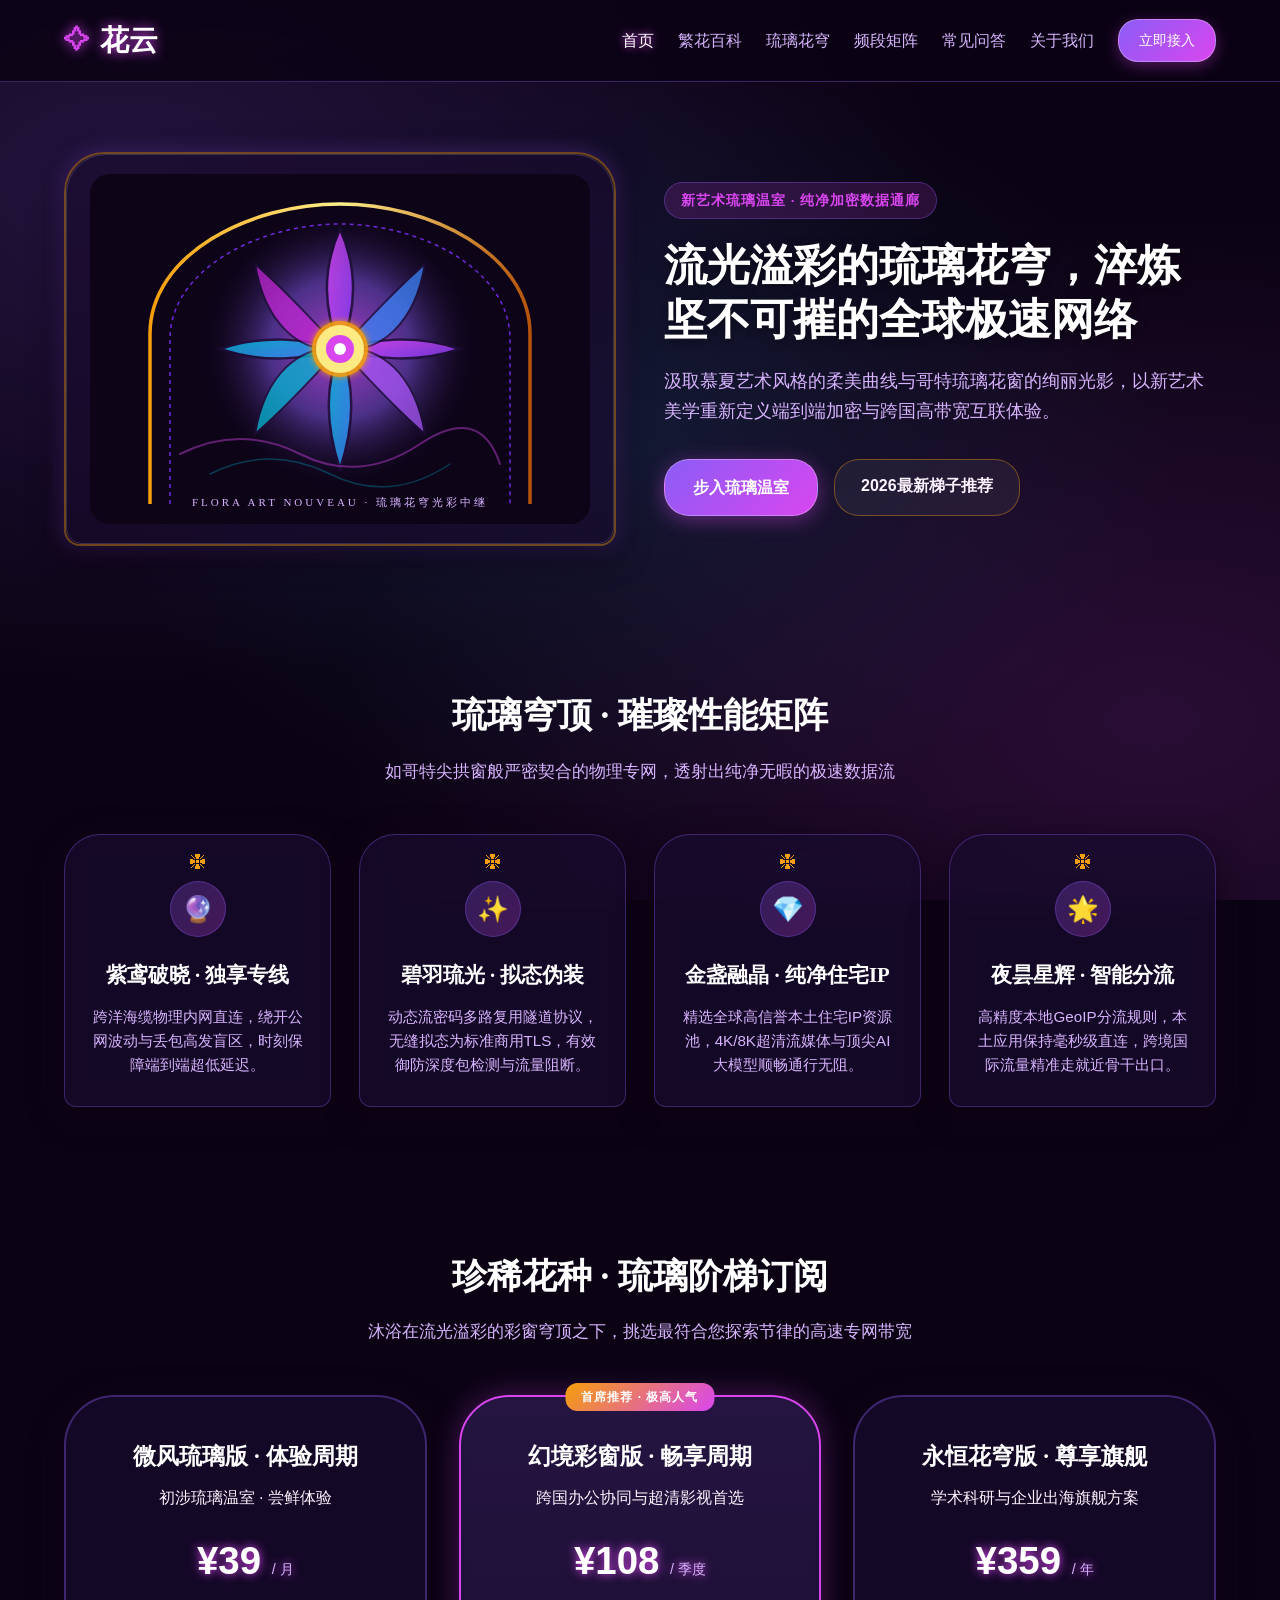
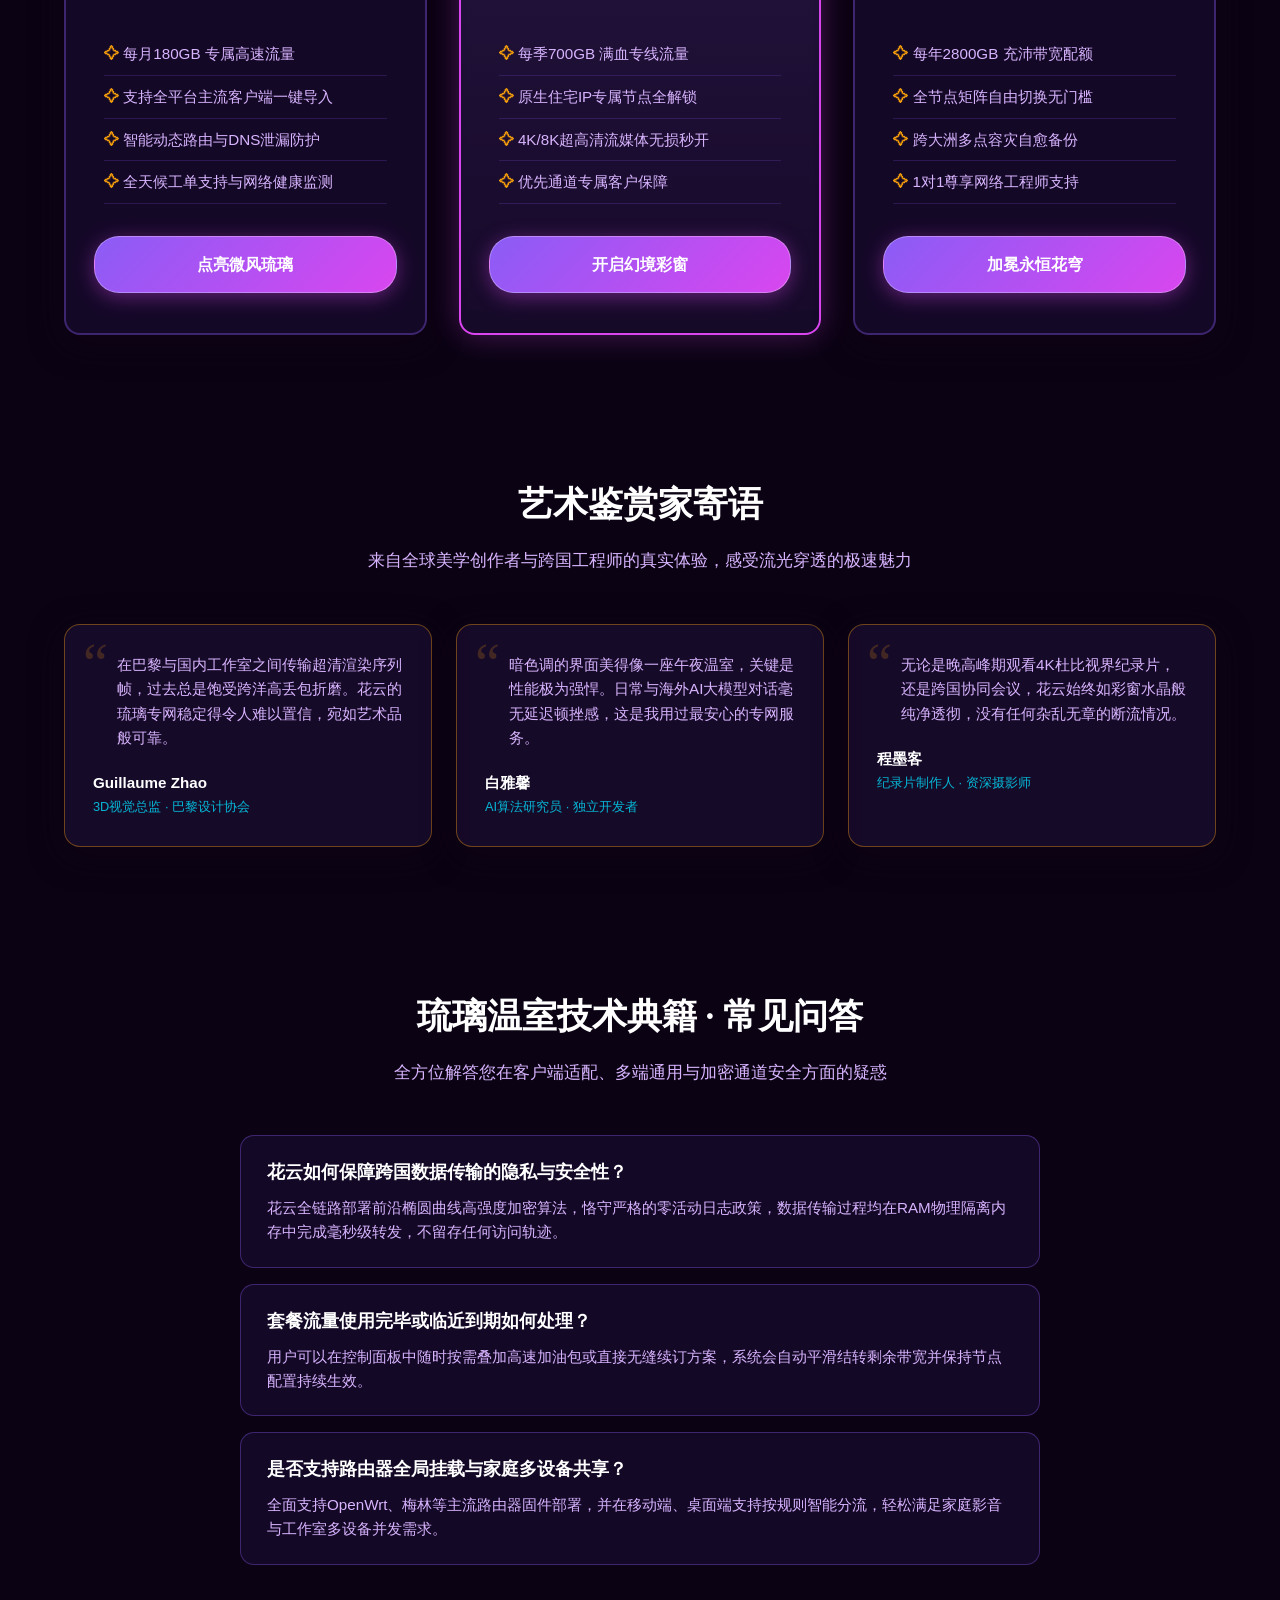
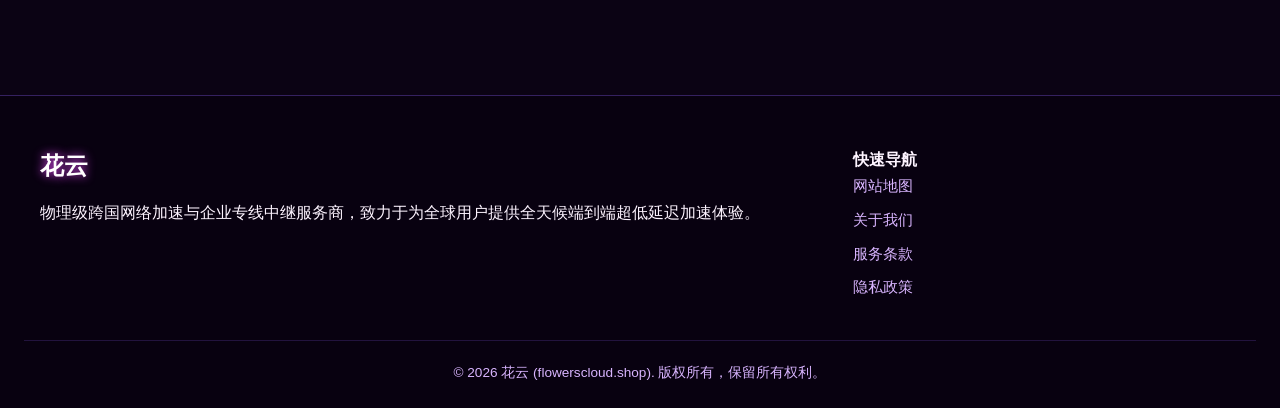
==== index.html @ b359bc53 "Deploy flowerscloud.shop landing page with unique design style" ====
<!DOCTYPE html>
<html lang="zh-CN">
<head>
<meta charset="UTF-8">
<meta name="viewport" content="width=device-width, initial-scale=1.0">
<title>花云 - 新艺术琉璃温室加密网络矩阵</title>
<meta name="description" content="花云官方网站，汲取慕夏艺术柔美线条与哥特琉璃花窗的光影精髓，以新艺术美学重新定义端到端加密与跨国高带宽互联体验。">
<link rel="stylesheet" href="style.css">
<script type="application/ld+json">
{
  "@context": "https://schema.org",
  "@type": "Product",
  "name": "花云",
  "brand": {
    "@type": "Brand",
    "name": "花云"
  },
  "description": "花云轻盈绽放的物理专线网络加速服务，专为跨国4K流媒体与前沿AI协作打造。",
  "offers": {
    "@type": "AggregateOffer",
    "priceCurrency": "CNY",
    "lowPrice": "32.00",
    "highPrice": "359.00",
    "offerCount": "3"
  }
}
</script>
</head>
<body>
<header class="header">
  <div class="nav-container">
    <a href="index.html" class="logo">花云</a>
    <nav class="nav-links">
      <a href="index.html" class="active">首页</a>
      <a href="flora-almanac.html">繁花百科</a>
      <a href="#features">琉璃花穹</a>
      <a href="#pricing">频段矩阵</a>
      <a href="#faq">常见问答</a>
      <a href="about.html">关于我们</a>
      <a href="https://ww012.twilightaff.com/#/?code=A56DH1Af" class="btn-nav" rel="nofollow" target="_blank">立即接入</a>
    </nav>
  </div>
</header>

<main>
  <!-- Reverse Split Hero: Graphic on Left, Text on Right -->
  <section class="hero">
    <div class="hero-art-container">
      <svg viewBox="0 0 500 350" xmlns="http://www.w3.org/2000/svg" class="hero-svg">
  <defs>
    <radialGradient id="glassGlow" cx="50%" cy="50%" r="50%">
      <stop offset="0%" stop-color="#D946EF" stop-opacity="0.8"/>
      <stop offset="50%" stop-color="#8B5CF6" stop-opacity="0.5"/>
      <stop offset="100%" stop-color="#0F051D" stop-opacity="0"/>
    </radialGradient>
    <linearGradient id="irisTeal" x1="0%" y1="0%" x2="100%" y2="100%">
      <stop offset="0%" stop-color="#06B6D4"/>
      <stop offset="100%" stop-color="#3B82F6"/>
    </linearGradient>
    <linearGradient id="irisPurple" x1="0%" y1="0%" x2="100%" y2="100%">
      <stop offset="0%" stop-color="#D946EF"/>
      <stop offset="100%" stop-color="#7C3AED"/>
    </linearGradient>
    <linearGradient id="brassLead" x1="0%" y1="0%" x2="100%" y2="0%">
      <stop offset="0%" stop-color="#F59E0B"/>
      <stop offset="50%" stop-color="#FEF08A"/>
      <stop offset="100%" stop-color="#B45309"/>
    </linearGradient>
    <filter id="stainedGlow">
      <feGaussianBlur stdDeviation="3" result="blur"/>
      <feMerge>
        <feMergeNode in="blur"/>
        <feMergeNode in="SourceGraphic"/>
      </feMerge>
    </filter>
  </defs>
  <style>
    @keyframes prismRotate {
      0% { transform: rotate(0deg); }
      100% { transform: rotate(360deg); }
    }
    @keyframes pulseBeam {
      0%, 100% { opacity: 0.4; }
      50% { opacity: 0.85; }
    }
    @keyframes irisBreath {
      0%, 100% { transform: scale(1); }
      50% { transform: scale(1.03); }
    }
    .stained-halo { animation: pulseBeam 5s ease-in-out infinite; }
    .iris-core { transform-origin: 250px 175px; animation: irisBreath 6s ease-in-out infinite; }
  </style>

  <!-- Deep Midnight Stained Glass Frame -->
  <rect width="500" height="350" rx="20" fill="#0D0418"/>
  <circle cx="250" cy="175" r="140" fill="url(#glassGlow)" class="stained-halo"/>

  <!-- Gothic Lancet Arch Outer Vault Lead Cames -->
  <path d="M 60 330 L 60 160 C 60 80, 160 30, 250 30 C 340 30, 440 80, 440 160 L 440 330" fill="none" stroke="url(#brassLead)" stroke-width="3.5"/>
  <path d="M 80 330 L 80 165 C 80 95, 170 50, 250 50 C 330 50, 420 95, 420 165 L 420 330" fill="none" stroke="#6D28D9" stroke-width="1.5" stroke-dasharray="4,4"/>

  <!-- Stained Glass Rose Facets -->
  <g class="iris-core">
    <!-- Outer Sinuous Stained Glass Petals -->
    <!-- Top Petal -->
    <path d="M 250 55 C 230 100, 235 140, 250 175 C 265 140, 270 100, 250 55 Z" fill="url(#irisPurple)" opacity="0.85" stroke="#1E0E38" stroke-width="2.5"/>
    <!-- Bottom Stem/Leaf -->
    <path d="M 250 295 C 235 250, 235 210, 250 175 C 265 210, 265 250, 250 295 Z" fill="url(#irisTeal)" opacity="0.85" stroke="#1E0E38" stroke-width="2.5"/>
    <!-- Left Petal -->
    <path d="M 130 175 C 175 160, 215 165, 250 175 C 215 185, 175 190, 130 175 Z" fill="url(#irisTeal)" opacity="0.85" stroke="#1E0E38" stroke-width="2.5"/>
    <!-- Right Petal -->
    <path d="M 370 175 C 325 160, 285 165, 250 175 C 285 185, 325 190, 370 175 Z" fill="url(#irisPurple)" opacity="0.85" stroke="#1E0E38" stroke-width="2.5"/>

    <!-- Diagonal Mucha Whip-Curve Petals -->
    <path d="M 165 90 C 200 120, 225 150, 250 175 C 210 180, 175 150, 165 90 Z" fill="#C026D3" opacity="0.75" stroke="#1E0E38" stroke-width="2"/>
    <path d="M 335 90 C 300 120, 275 150, 250 175 C 290 180, 325 150, 335 90 Z" fill="#3B82F6" opacity="0.75" stroke="#1E0E38" stroke-width="2"/>
    <path d="M 165 260 C 200 230, 225 200, 250 175 C 210 170, 175 200, 165 260 Z" fill="#06B6D4" opacity="0.75" stroke="#1E0E38" stroke-width="2"/>
    <path d="M 335 260 C 300 230, 275 200, 250 175 C 290 170, 325 200, 335 260 Z" fill="#A855F7" opacity="0.75" stroke="#1E0E38" stroke-width="2"/>

    <!-- Center Iris Gem Core -->
    <circle cx="250" cy="175" r="28" fill="#F59E0B" opacity="0.9" filter="url(#stainedGlow)"/>
    <circle cx="250" cy="175" r="24" fill="#FEF08A" opacity="0.95"/>
    <circle cx="250" cy="175" r="14" fill="#D946EF"/>
    <circle cx="250" cy="175" r="6" fill="#FFFFFF"/>
  </g>

  <!-- Luminous Cloud Swirl Lines -->
  <path d="M 90 280 Q 150 250 210 280 T 330 270 T 410 290" fill="none" stroke="rgba(217, 70, 239, 0.4)" stroke-width="2" stroke-linecap="round"/>
  <path d="M 120 300 Q 180 270 240 300 T 360 290" fill="none" stroke="rgba(6, 182, 212, 0.3)" stroke-width="1.5" stroke-linecap="round"/>

  <!-- Stained Glass Caption -->
  <text x="250" y="332" text-anchor="middle" font-family="'Cinzel', serif" font-size="11" fill="#D8B4FE" letter-spacing="3">FLORA ART NOUVEAU · 琉璃花穹光彩中继</text>
</svg>
    </div>
    <div class="hero-content">
      <span class="hero-tag">新艺术琉璃温室 · 纯净加密数据通廊</span>
      <h1>流光溢彩的琉璃花穹，淬炼坚不可摧的全球极速网络</h1>
      <p>汲取慕夏艺术风格的柔美曲线与哥特琉璃花窗的绚丽光影，以新艺术美学重新定义端到端加密与跨国高带宽互联体验。</p>
      <div class="hero-btns">
        <a href="https://ww012.twilightaff.com/#/?code=A56DH1Af" class="btn-primary" rel="nofollow" target="_blank">步入琉璃温室</a>
        <a href="https://tizilab.net/paihang/" class="btn-secondary" target="_blank">2026最新梯子推荐</a>
      </div>
    </div>
  </section>

  <section class="section" id="features">
    <div class="section-header">
      <h2 class="section-title">琉璃穹顶 · 璀璨性能矩阵</h2>
      <p class="section-sub">如哥特尖拱窗般严密契合的物理专网，透射出纯净无暇的极速数据流</p>
    </div>
    <div class="lancet-grid">
      <div class="lancet-card">
        <div class="lancet-icon">🔮</div>
        <h3>紫鸢破晓 · 独享专线</h3>
        <p>跨洋海缆物理内网直连，绕开公网波动与丢包高发盲区，时刻保障端到端超低延迟。</p>
      </div>
      <div class="lancet-card">
        <div class="lancet-icon">✨</div>
        <h3>碧羽琉光 · 拟态伪装</h3>
        <p>动态流密码多路复用隧道协议，无缝拟态为标准商用TLS，有效御防深度包检测与流量阻断。</p>
      </div>
      <div class="lancet-card">
        <div class="lancet-icon">💎</div>
        <h3>金盏融晶 · 纯净住宅IP</h3>
        <p>精选全球高信誉本土住宅IP资源池，4K/8K超清流媒体与顶尖AI大模型顺畅通行无阻。</p>
      </div>
      <div class="lancet-card">
        <div class="lancet-icon">🌟</div>
        <h3>夜昙星辉 · 智能分流</h3>
        <p>高精度本地GeoIP分流规则，本土应用保持毫秒级直连，跨境国际流量精准走就近骨干出口。</p>
      </div>
    </div>
  </section>

  <section class="section" id="pricing">
    <div class="section-header">
      <h2 class="section-title">珍稀花种 · 琉璃阶梯订阅</h2>
      <p class="section-sub">沐浴在流光溢彩的彩窗穹顶之下，挑选最符合您探索节律的高速专网带宽</p>
    </div>
    <div class="pricing-grid">
      <div class="price-card">
        <h3>微风琉璃版 · 体验周期</h3>
        <p>初涉琉璃温室 · 尝鲜体验</p>
        <div class="price-num">¥39 <span>/ 月</span></div>
        <ul class="price-features">
          <li>每月180GB 专属高速流量</li>
          <li>支持全平台主流客户端一键导入</li>
          <li>智能动态路由与DNS泄漏防护</li>
          <li>全天候工单支持与网络健康监测</li>
        </ul>
        <a href="https://ww012.twilightaff.com/#/?code=A56DH1Af" class="btn-primary" rel="nofollow" target="_blank">点亮微风琉璃</a>
      </div>
      <div class="price-card featured">
        <div class="price-badge">首席推荐 · 极高人气</div>
        <h3>幻境彩窗版 · 畅享周期</h3>
        <p>跨国办公协同与超清影视首选</p>
        <div class="price-num">¥108 <span>/ 季度</span></div>
        <ul class="price-features">
          <li>每季700GB 满血专线流量</li>
          <li>原生住宅IP专属节点全解锁</li>
          <li>4K/8K超高清流媒体无损秒开</li>
          <li>优先通道专属客户保障</li>
        </ul>
        <a href="https://ww012.twilightaff.com/#/?code=A56DH1Af" class="btn-primary" rel="nofollow" target="_blank">开启幻境彩窗</a>
      </div>
      <div class="price-card">
        <h3>永恒花穹版 · 尊享旗舰</h3>
        <p>学术科研与企业出海旗舰方案</p>
        <div class="price-num">¥359 <span>/ 年</span></div>
        <ul class="price-features">
          <li>每年2800GB 充沛带宽配额</li>
          <li>全节点矩阵自由切换无门槛</li>
          <li>跨大洲多点容灾自愈备份</li>
          <li>1对1尊享网络工程师支持</li>
        </ul>
        <a href="https://ww012.twilightaff.com/#/?code=A56DH1Af" class="btn-primary" rel="nofollow" target="_blank">加冕永恒花穹</a>
      </div>
    </div>
  </section>

  <section class="section">
    <div class="section-header">
      <h2 class="section-title">艺术鉴赏家寄语</h2>
      <p class="section-sub">来自全球美学创作者与跨国工程师的真实体验，感受流光穿透的极速魅力</p>
    </div>
    <div class="test-grid">
      <div class="plaque">
        <p>在巴黎与国内工作室之间传输超清渲染序列帧，过去总是饱受跨洋高丢包折磨。花云的琉璃专网稳定得令人难以置信，宛如艺术品般可靠。</p>
        <div class="plaque-author">Guillaume Zhao</div>
        <div class="plaque-role">3D视觉总监 · 巴黎设计协会</div>
      </div>
      <div class="plaque">
        <p>暗色调的界面美得像一座午夜温室，关键是性能极为强悍。日常与海外AI大模型对话毫无延迟顿挫感，这是我用过最安心的专网服务。</p>
        <div class="plaque-author">白雅馨</div>
        <div class="plaque-role">AI算法研究员 · 独立开发者</div>
      </div>
      <div class="plaque">
        <p>无论是晚高峰期观看4K杜比视界纪录片，还是跨国协同会议，花云始终如彩窗水晶般纯净透彻，没有任何杂乱无章的断流情况。</p>
        <div class="plaque-author">程墨客</div>
        <div class="plaque-role">纪录片制作人 · 资深摄影师</div>
      </div>
    </div>
  </section>

  <section class="section" id="faq">
    <div class="section-header">
      <h2 class="section-title">琉璃温室技术典籍 · 常见问答</h2>
      <p class="section-sub">全方位解答您在客户端适配、多端通用与加密通道安全方面的疑惑</p>
    </div>
    <div class="faq-list">
      <div class="faq-item">
        <div class="faq-q">花云如何保障跨国数据传输的隐私与安全性？</div>
        <div class="faq-a">花云全链路部署前沿椭圆曲线高强度加密算法，恪守严格的零活动日志政策，数据传输过程均在RAM物理隔离内存中完成毫秒级转发，不留存任何访问轨迹。</div>
      </div>
      <div class="faq-item">
        <div class="faq-q">套餐流量使用完毕或临近到期如何处理？</div>
        <div class="faq-a">用户可以在控制面板中随时按需叠加高速加油包或直接无缝续订方案，系统会自动平滑结转剩余带宽并保持节点配置持续生效。</div>
      </div>
      <div class="faq-item">
        <div class="faq-q">是否支持路由器全局挂载与家庭多设备共享？</div>
        <div class="faq-a">全面支持OpenWrt、梅林等主流路由器固件部署，并在移动端、桌面端支持按规则智能分流，轻松满足家庭影音与工作室多设备并发需求。</div>
      </div>
    </div>
  </section>
</main>

<footer class="footer">
  <div class="footer-container">
    <div class="footer-col">
      <div class="footer-logo">花云</div>
      <p>物理级跨国网络加速与企业专线中继服务商，致力于为全球用户提供全天候端到端超低延迟加速体验。</p>
    </div>
    <div class="footer-col">
      <h4>快速导航</h4>
      <div class="footer-links">
        <a href="sitemap.html">网站地图</a>
        <a href="about.html">关于我们</a>
        <a href="terms.html">服务条款</a>
        <a href="privacy.html">隐私政策</a>
      </div>
    </div>
  </div>
  <div class="footer-bottom">
    <p>&copy; 2026 花云 (flowerscloud.shop). 版权所有，保留所有权利。</p>
  </div>
</footer>
</body>
</html>
---- style.css ----
/* Art Nouveau Stained Glass Conservatory & Iris Bloom Theme (Dark Mode) */
:root {
  --bg-main: #0B0314;
  --bg-card: rgba(25, 11, 46, 0.75);
  --bg-subtle: rgba(139, 92, 246, 0.08);
  --text-main: #FDF4FF;
  --text-muted: #D8B4FE;
  --primary: #D946EF;
  --primary-hover: #C026D3;
  --primary-light: rgba(217, 70, 239, 0.15);
  --accent-iris: #8B5CF6;
  --accent-teal: #06B6D4;
  --accent-gold: #F59E0B;
  --border-color: rgba(139, 92, 246, 0.35);
  --border-gold: rgba(245, 158, 11, 0.4);
  --font-serif: "Didot", "Bodoni MT", "Cinzel", "Songti SC", serif;
  --font-sans: -apple-system, BlinkMacSystemFont, "PingFang SC", "Segoe UI", sans-serif;
  --radius: 24px;
  --shadow: 0 8px 32px rgba(15, 3, 20, 0.8);
  --shadow-hover: 0 12px 40px rgba(217, 70, 239, 0.25);
  --glow-iris: 0 0 20px rgba(139, 92, 246, 0.4);
}

* { box-sizing: border-box; margin: 0; padding: 0; }
body {
  background-color: var(--bg-main);
  background-image: 
    radial-gradient(ellipse at 10% 20%, rgba(139, 92, 246, 0.18) 0%, transparent 50%),
    radial-gradient(ellipse at 90% 80%, rgba(217, 70, 239, 0.15) 0%, transparent 50%),
    radial-gradient(ellipse at 50% 50%, rgba(6, 182, 212, 0.1) 0%, transparent 60%);
  background-attachment: fixed;
  color: var(--text-main);
  font-family: var(--font-sans);
  line-height: 1.7;
}

.header {
  background: rgba(11, 3, 20, 0.85);
  backdrop-filter: blur(16px);
  border-bottom: 1px solid var(--border-color);
  position: sticky;
  top: 0;
  z-index: 100;
}
.nav-container {
  max-width: 1200px;
  margin: 0 auto;
  padding: 16px 24px;
  display: flex;
  justify-content: space-between;
  align-items: center;
}
.logo {
  font-family: var(--font-serif);
  font-size: 1.8rem;
  font-weight: 700;
  color: #FFF;
  text-decoration: none;
  display: flex;
  align-items: center;
  gap: 10px;
  text-shadow: 0 0 12px var(--primary);
}
.logo::before {
  content: "✧";
  color: var(--primary);
  font-size: 1.6rem;
}
.nav-links {
  display: flex;
  align-items: center;
  gap: 24px;
  flex-wrap: wrap;
}
.nav-links a {
  color: var(--text-muted);
  text-decoration: none;
  font-weight: 500;
  transition: all 0.2s;
}
.nav-links a:hover, .nav-links a.active {
  color: #FFF;
  text-shadow: 0 0 8px var(--primary);
}
a:visited { color: var(--accent-iris); }
.btn-nav {
  background: linear-gradient(135deg, var(--accent-iris), var(--primary));
  color: #fff !important;
  padding: 8px 20px;
  border-radius: 20px;
  font-size: 0.9rem;
  font-weight: 600;
  border: 1px solid rgba(255, 255, 255, 0.3);
  box-shadow: 0 4px 15px rgba(217, 70, 239, 0.35);
}

/* Reverse Split Hero */
.hero {
  max-width: 1200px;
  margin: 0 auto;
  padding: 70px 24px;
  display: grid;
  grid-template-columns: 1fr 1fr;
  gap: 48px;
  align-items: center;
}
.hero-art-container {
  background: rgba(25, 11, 46, 0.6);
  border-radius: 40px 40px 16px 16px;
  padding: 20px;
  border: 2px solid var(--border-gold);
  box-shadow: var(--shadow), var(--glow-iris);
  position: relative;
  overflow: hidden;
}
.hero-art-container::after {
  content: "";
  position: absolute;
  inset: 0;
  border-radius: 40px 40px 16px 16px;
  border: 1px solid rgba(255, 255, 255, 0.15);
  pointer-events: none;
}
.hero-svg { width: 100%; height: 350px; display: block; }

.hero-tag {
  display: inline-block;
  background: var(--primary-light);
  color: var(--primary);
  border: 1px solid var(--border-color);
  padding: 6px 16px;
  border-radius: 20px;
  font-size: 0.85rem;
  font-weight: 600;
  margin-bottom: 20px;
  letter-spacing: 1px;
}
.hero h1 {
  font-family: var(--font-serif);
  font-size: 2.7rem;
  line-height: 1.25;
  color: #FFF;
  margin-bottom: 20px;
  text-shadow: 0 2px 10px rgba(0,0,0,0.5);
}
.hero p {
  color: var(--text-muted);
  font-size: 1.1rem;
  margin-bottom: 32px;
}
.hero-btns {
  display: flex;
  gap: 16px;
  flex-wrap: wrap;
}
.btn-primary {
  background: linear-gradient(135deg, var(--accent-iris), var(--primary));
  color: #FFF;
  padding: 14px 28px;
  border-radius: 25px;
  text-decoration: none;
  font-weight: 600;
  box-shadow: 0 4px 20px rgba(217, 70, 239, 0.4);
  transition: all 0.25s;
  border: 1px solid rgba(255, 255, 255, 0.3);
}
.btn-primary:hover {
  transform: translateY(-2px);
  box-shadow: 0 8px 30px rgba(217, 70, 239, 0.6);
}
.btn-secondary {
  background: rgba(255, 255, 255, 0.05);
  color: var(--text-main);
  border: 1px solid var(--border-gold);
  padding: 12px 26px;
  border-radius: 25px;
  text-decoration: none;
  font-weight: 600;
  transition: all 0.25s;
}
.btn-secondary:hover {
  background: rgba(245, 158, 11, 0.15);
  border-color: var(--accent-gold);
}

/* Lancet Arch Window Features */
.section { padding: 70px 24px; max-width: 1200px; margin: 0 auto; }
.section-header { text-align: center; margin-bottom: 48px; }
.section-title { font-family: var(--font-serif); font-size: 2.2rem; color: #FFF; margin-bottom: 12px; }
.section-sub { color: var(--text-muted); font-size: 1.05rem; }

.lancet-grid {
  display: grid;
  grid-template-columns: repeat(auto-fit, minmax(260px, 1fr));
  gap: 28px;
}
.lancet-card {
  background: var(--bg-card);
  backdrop-filter: blur(12px);
  border: 1.5px solid var(--border-color);
  border-radius: 36px 36px 12px 12px;
  padding: 36px 24px 28px;
  box-shadow: var(--shadow);
  position: relative;
  transition: all 0.3s;
}
.lancet-card:hover {
  transform: translateY(-6px);
  border-color: var(--primary);
  box-shadow: var(--shadow-hover);
}
.lancet-card::before {
  content: "❈";
  position: absolute;
  top: 14px;
  left: 50%;
  transform: translateX(-50%);
  color: var(--accent-gold);
  font-size: 1rem;
}
.lancet-icon {
  width: 56px;
  height: 56px;
  border-radius: 50%;
  background: linear-gradient(135deg, rgba(139, 92, 246, 0.25), rgba(217, 70, 239, 0.25));
  border: 1px solid var(--border-color);
  color: #FFF;
  display: flex;
  align-items: center;
  justify-content: center;
  font-size: 1.6rem;
  margin: 10px auto 20px;
}
.lancet-card h3 { font-family: var(--font-serif); font-size: 1.3rem; margin-bottom: 12px; color: #FFF; text-align: center; }
.lancet-card p { color: var(--text-muted); font-size: 0.95rem; line-height: 1.6; text-align: center; }

/* Lancet Arch Pricing Cards */
.pricing-grid {
  display: grid;
  grid-template-columns: repeat(auto-fit, minmax(300px, 1fr));
  gap: 32px;
}
.price-card {
  background: var(--bg-card);
  border: 2px solid var(--border-color);
  border-radius: 50px 50px 16px 16px;
  padding: 40px 28px;
  text-align: center;
  box-shadow: var(--shadow);
  position: relative;
  display: flex;
  flex-direction: column;
  justify-content: space-between;
}
.price-card.featured {
  border: 2px solid var(--primary);
  background: linear-gradient(180deg, rgba(139, 92, 246, 0.2) 0%, rgba(25, 11, 46, 0.8) 100%);
  box-shadow: 0 0 30px rgba(217, 70, 239, 0.3);
}
.price-badge {
  position: absolute;
  top: -14px;
  left: 50%;
  transform: translateX(-50%);
  background: linear-gradient(135deg, var(--accent-gold), var(--primary));
  color: #FFF;
  font-size: 0.75rem;
  font-weight: 700;
  padding: 4px 16px;
  border-radius: 12px;
  letter-spacing: 1px;
}
.price-card h3 { font-family: var(--font-serif); font-size: 1.45rem; margin-bottom: 8px; color: #FFF; }
.price-num { font-size: 2.4rem; font-weight: 800; color: #FFF; margin: 16px 0; text-shadow: 0 0 10px var(--primary); }
.price-num span { font-size: 0.9rem; font-weight: 400; color: var(--text-muted); }
.price-features { list-style: none; text-align: left; margin: 24px 0 32px; padding: 0 10px; }
.price-features li { padding: 8px 0; border-bottom: 1px solid rgba(139, 92, 246, 0.2); color: var(--text-muted); font-size: 0.95rem; }
.price-features li::before { content: "✧ "; color: var(--accent-gold); font-weight: bold; }

/* Velvet Plaque Testimonials */
.test-grid {
  display: grid;
  grid-template-columns: repeat(auto-fit, minmax(300px, 1fr));
  gap: 24px;
}
.plaque {
  background: rgba(30, 15, 55, 0.6);
  border: 1px solid var(--border-gold);
  border-radius: 16px;
  padding: 28px;
  box-shadow: var(--shadow);
  position: relative;
}
.plaque::before {
  content: "“";
  font-family: var(--font-serif);
  font-size: 3.5rem;
  color: var(--border-gold);
  position: absolute;
  top: 10px;
  left: 18px;
  line-height: 1;
  opacity: 0.5;
}
.plaque p { color: var(--text-muted); font-size: 0.95rem; line-height: 1.6; margin-bottom: 20px; position: relative; z-index: 1; padding-left: 24px; }
.plaque-author { font-weight: 700; color: #FFF; font-size: 0.95rem; }
.plaque-role { font-size: 0.8rem; color: var(--accent-teal); }

/* FAQ */
.faq-list { max-width: 800px; margin: 0 auto; display: flex; flex-direction: column; gap: 16px; }
.faq-item {
  background: var(--bg-card);
  border-radius: 14px;
  border: 1px solid var(--border-color);
  padding: 22px 26px;
}
.faq-q { font-weight: 700; font-size: 1.1rem; color: #FFF; margin-bottom: 8px; }
.faq-a { color: var(--text-muted); font-size: 0.95rem; line-height: 1.6; }

/* Footer */
.footer {
  background: rgba(8, 2, 16, 0.95);
  border-top: 1px solid var(--border-color);
  padding: 50px 24px 24px;
  margin-top: 60px;
}
.footer-container {
  max-width: 1200px;
  margin: 0 auto;
  display: grid;
  grid-template-columns: 2fr 1fr;
  gap: 40px;
}
.footer-logo { font-family: var(--font-serif); font-size: 1.5rem; font-weight: bold; color: #FFF; margin-bottom: 12px; text-shadow: 0 0 10px var(--primary); }
.footer-links { display: flex; flex-direction: column; gap: 8px; }
.footer-links a { color: var(--text-muted); text-decoration: none; font-size: 0.95rem; }
.footer-links a:hover { color: #FFF; }
.footer-bottom { text-align: center; border-top: 1px solid rgba(139, 92, 246, 0.2); margin-top: 40px; padding-top: 20px; font-size: 0.85rem; color: var(--text-muted); }

@media (max-width: 768px) {
  .hero { grid-template-columns: 1fr; padding: 40px 16px; }
  .footer-container { grid-template-columns: 1fr; }
  .nav-links { gap: 12px; }
}
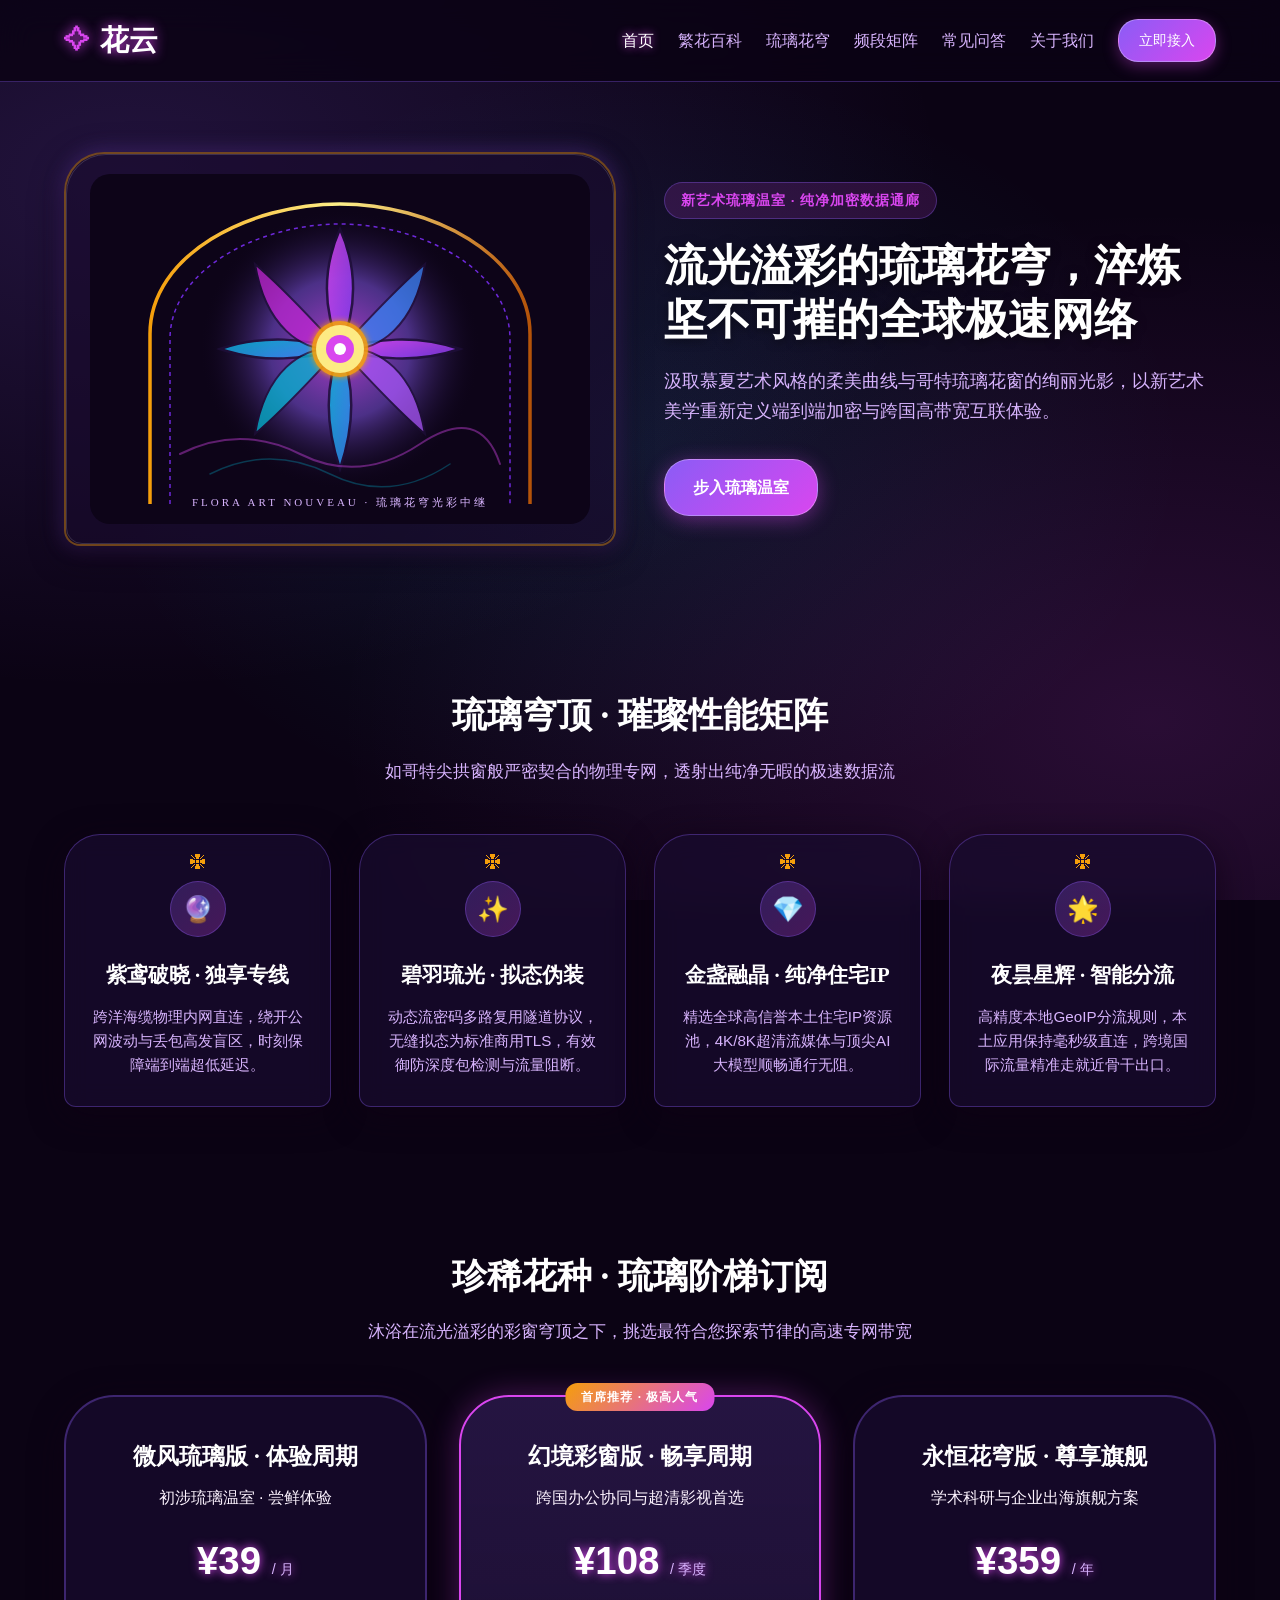
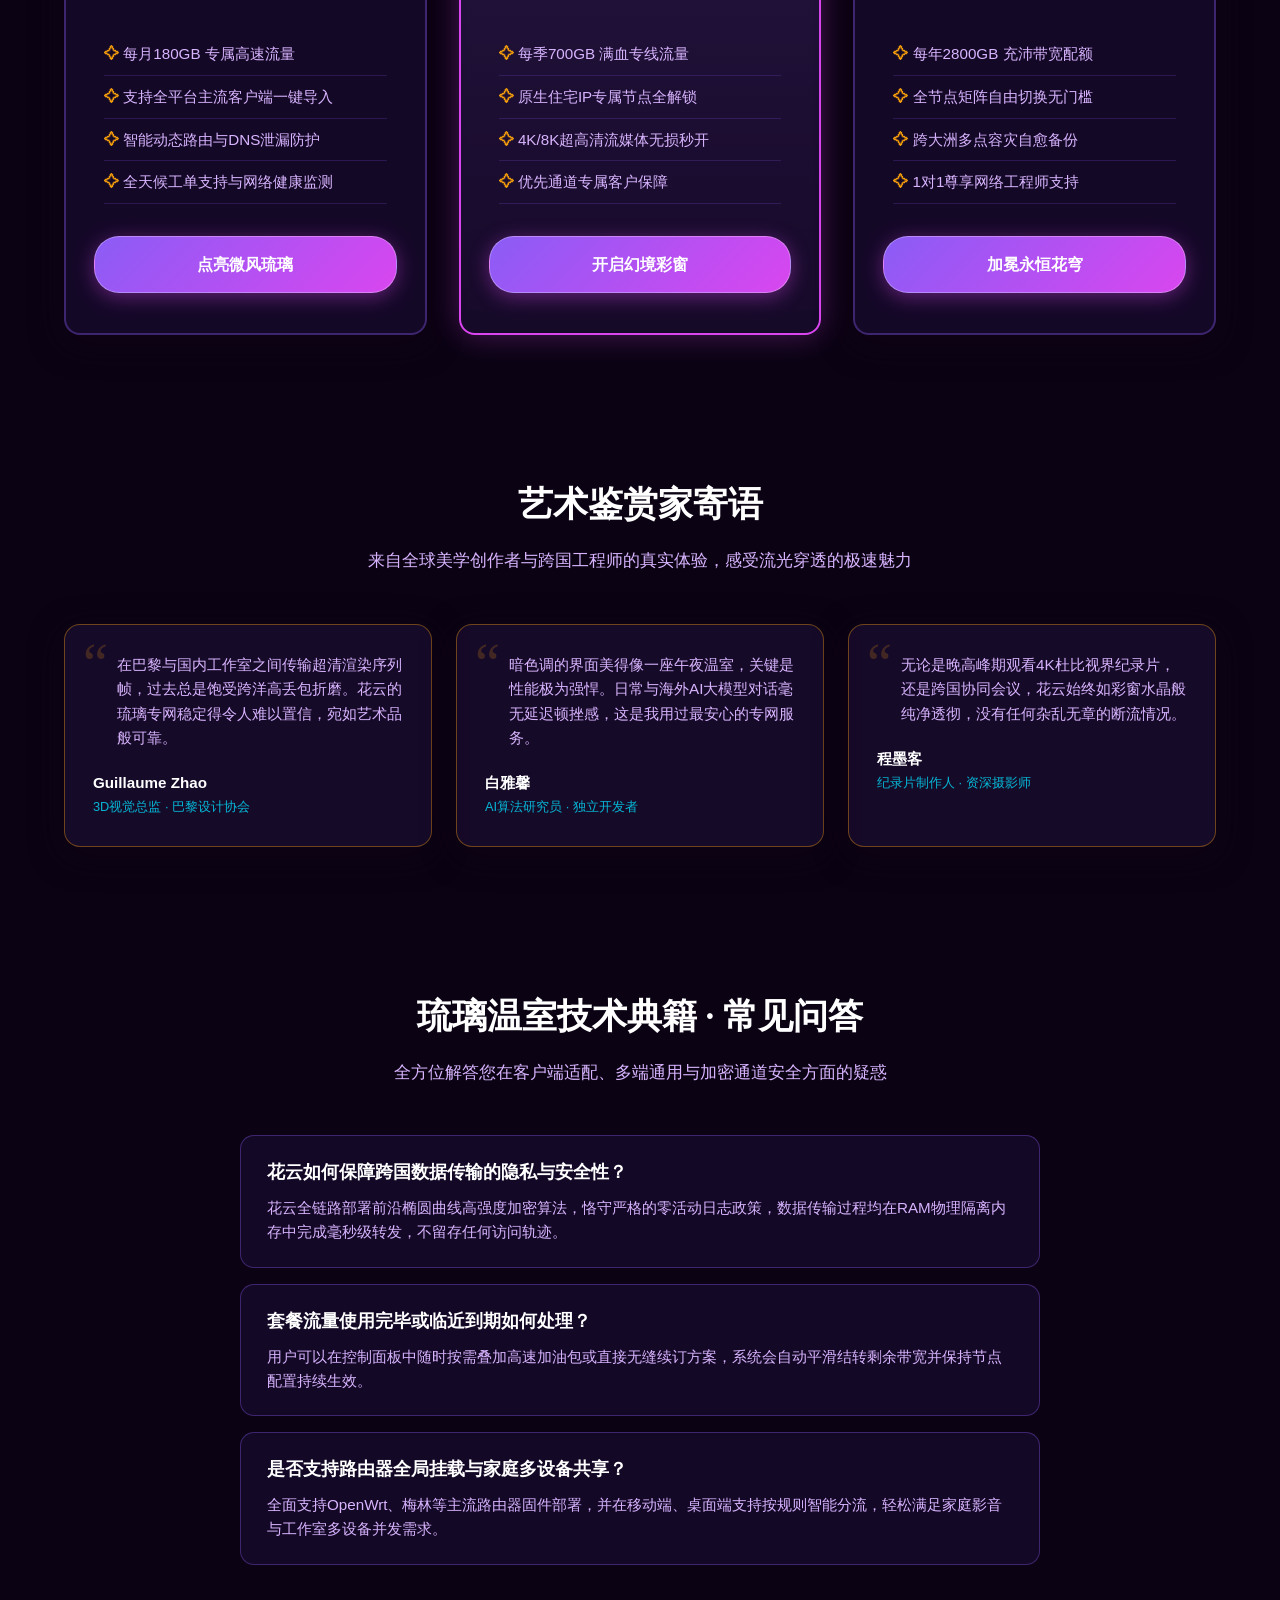
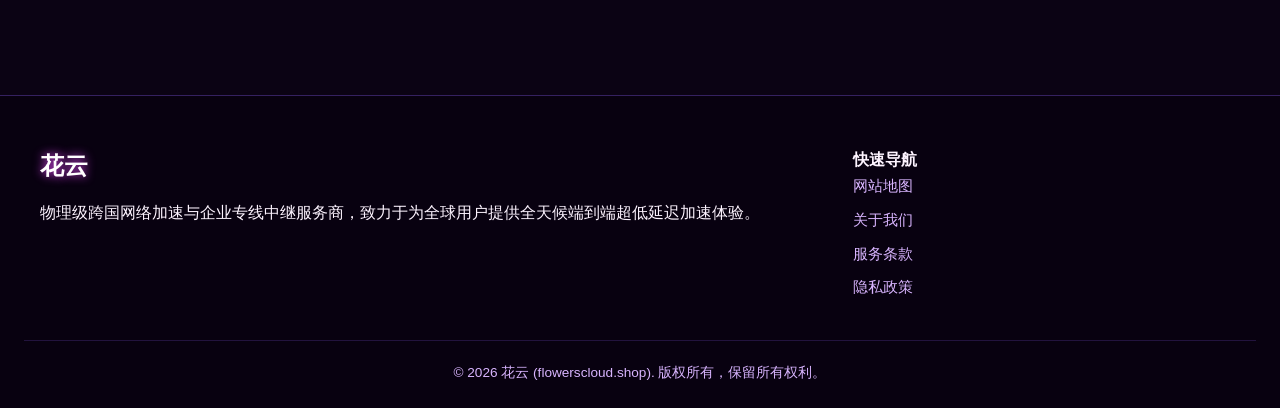
==== commit c70eadf4: "fix: remove external blog links, desensitize subscription terms, and align official landing page sty" ====
--- a/index.html
+++ b/index.html
@@ -138,7 +138,7 @@
       <p>汲取慕夏艺术风格的柔美曲线与哥特琉璃花窗的绚丽光影，以新艺术美学重新定义端到端加密与跨国高带宽互联体验。</p>
       <div class="hero-btns">
         <a href="https://ww012.twilightaff.com/#/?code=A56DH1Af" class="btn-primary" rel="nofollow" target="_blank">步入琉璃温室</a>
-        <a href="https://tizilab.net/paihang/" class="btn-secondary" target="_blank">2026最新梯子推荐</a>
+        
       </div>
     </div>
   </section>
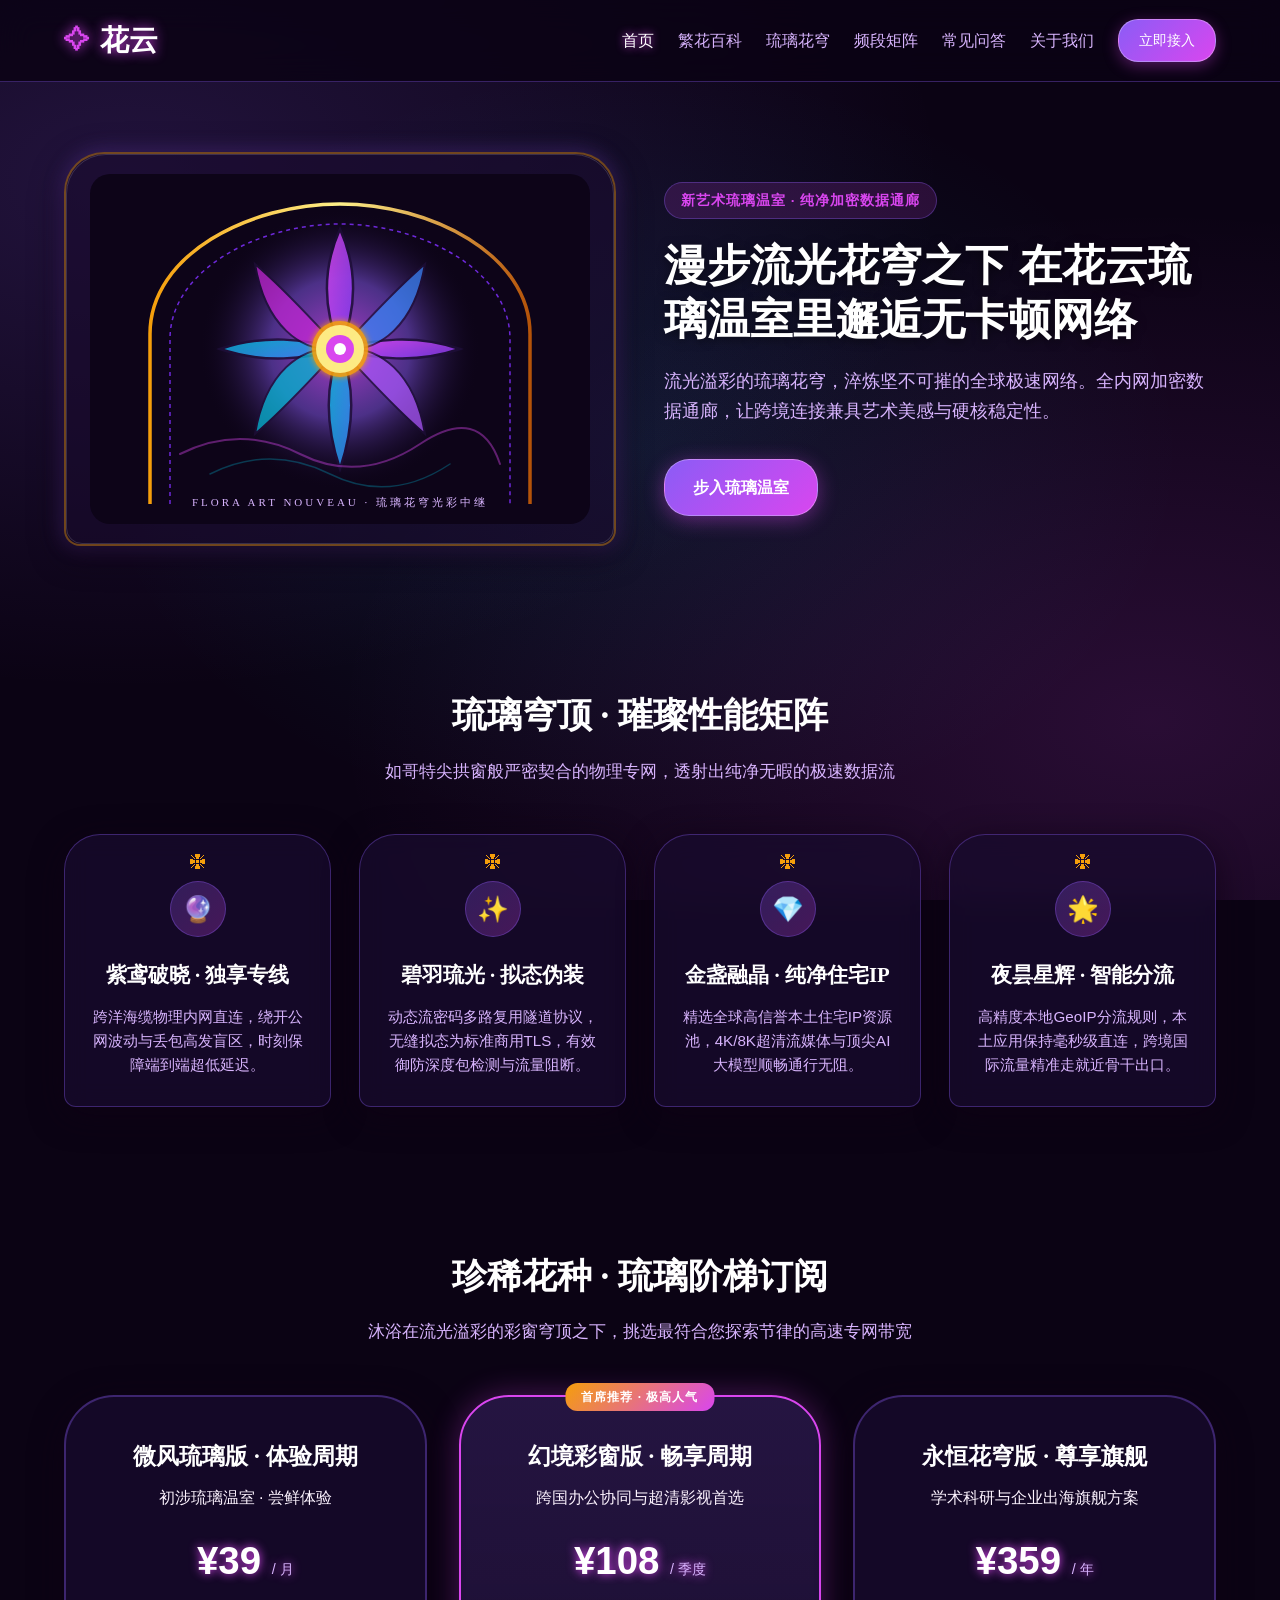
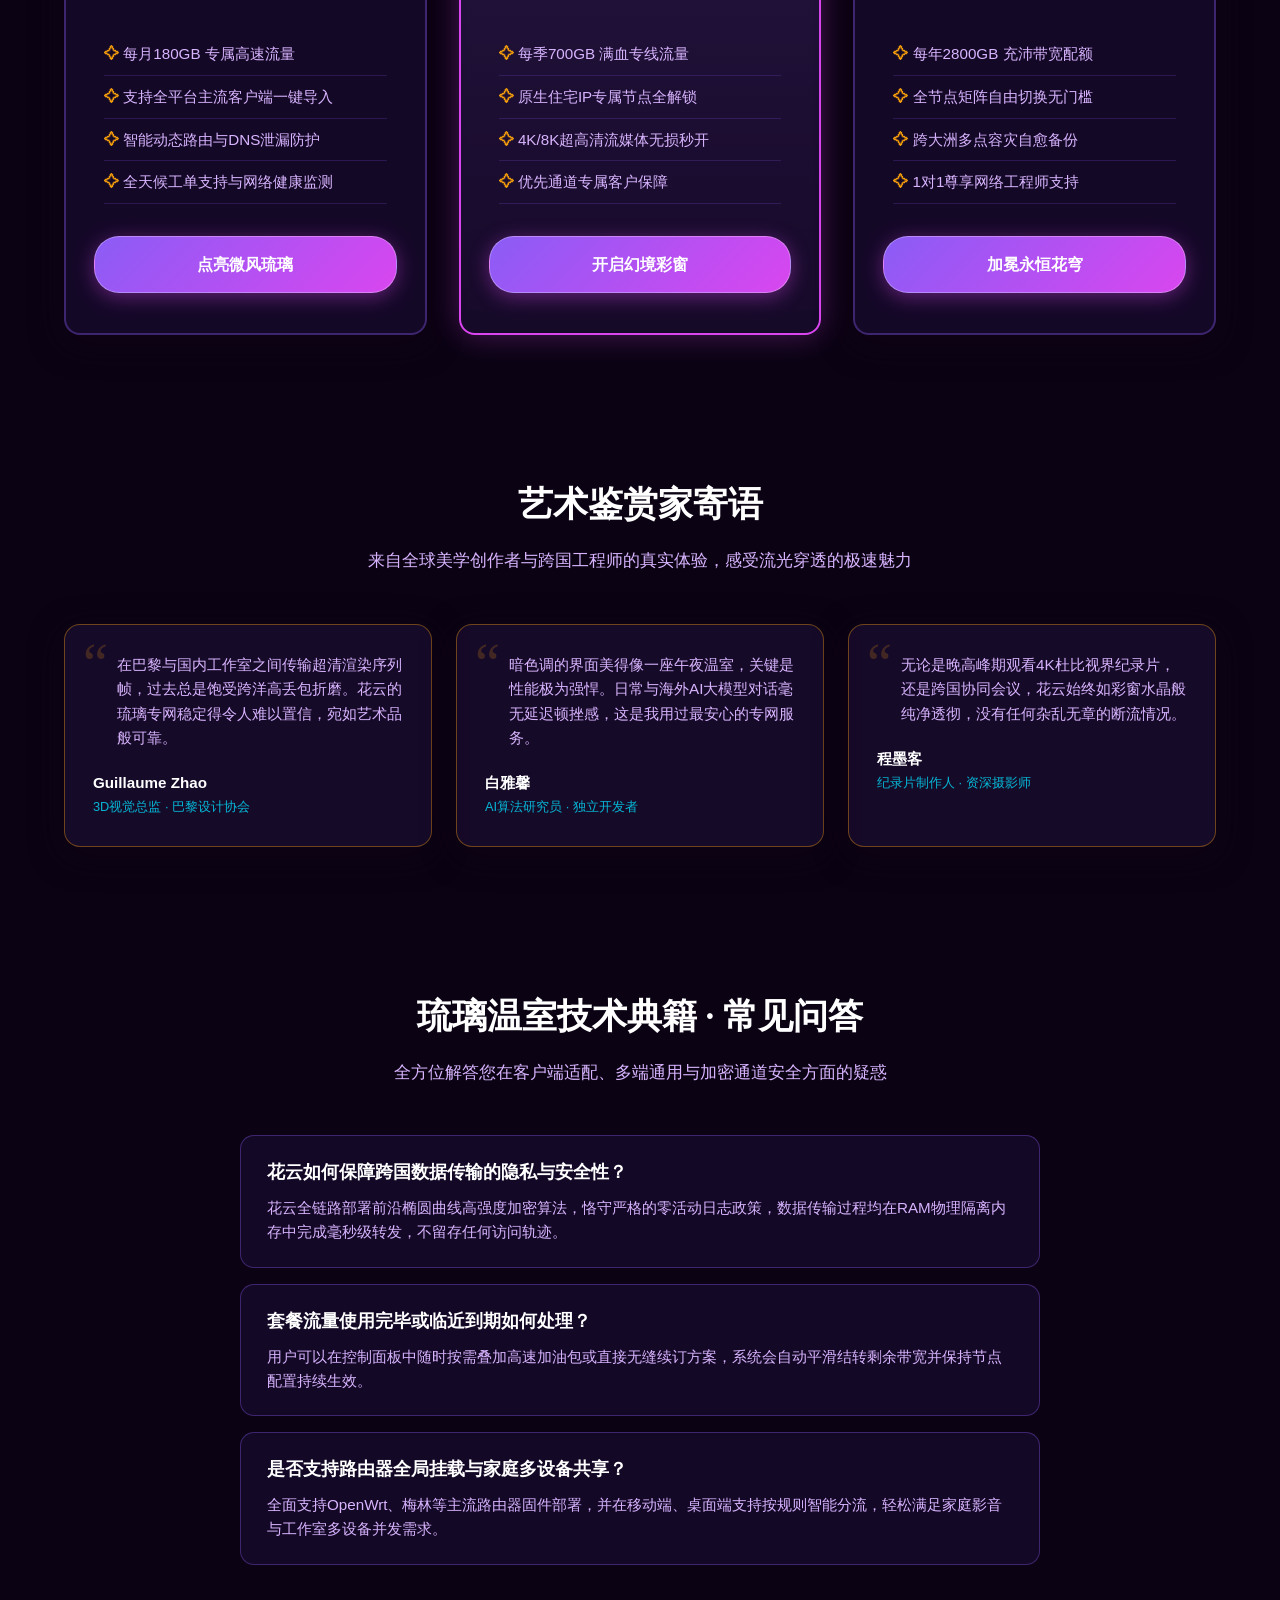
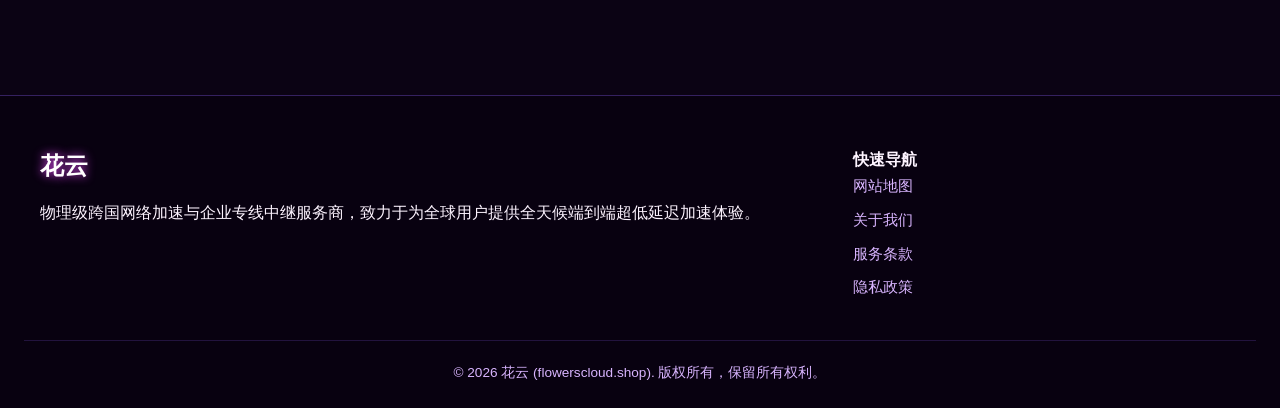
==== commit 0e45339a: "revert: restore original layout and structure prior to pricing changes while keeping bespoke hero in" ====
--- a/index.html
+++ b/index.html
@@ -134,8 +134,8 @@
     </div>
     <div class="hero-content">
       <span class="hero-tag">新艺术琉璃温室 · 纯净加密数据通廊</span>
-      <h1>流光溢彩的琉璃花穹，淬炼坚不可摧的全球极速网络</h1>
-      <p>汲取慕夏艺术风格的柔美曲线与哥特琉璃花窗的绚丽光影，以新艺术美学重新定义端到端加密与跨国高带宽互联体验。</p>
+      <h1>漫步流光花穹之下 <span>在花云琉璃温室里邂逅无卡顿网络</span></h1>
+      <p>流光溢彩的琉璃花穹，淬炼坚不可摧的全球极速网络。全内网加密数据通廊，让跨境连接兼具艺术美感与硬核稳定性。</p>
       <div class="hero-btns">
         <a href="https://ww012.twilightaff.com/#/?code=A56DH1Af" class="btn-primary" rel="nofollow" target="_blank">步入琉璃温室</a>
         
